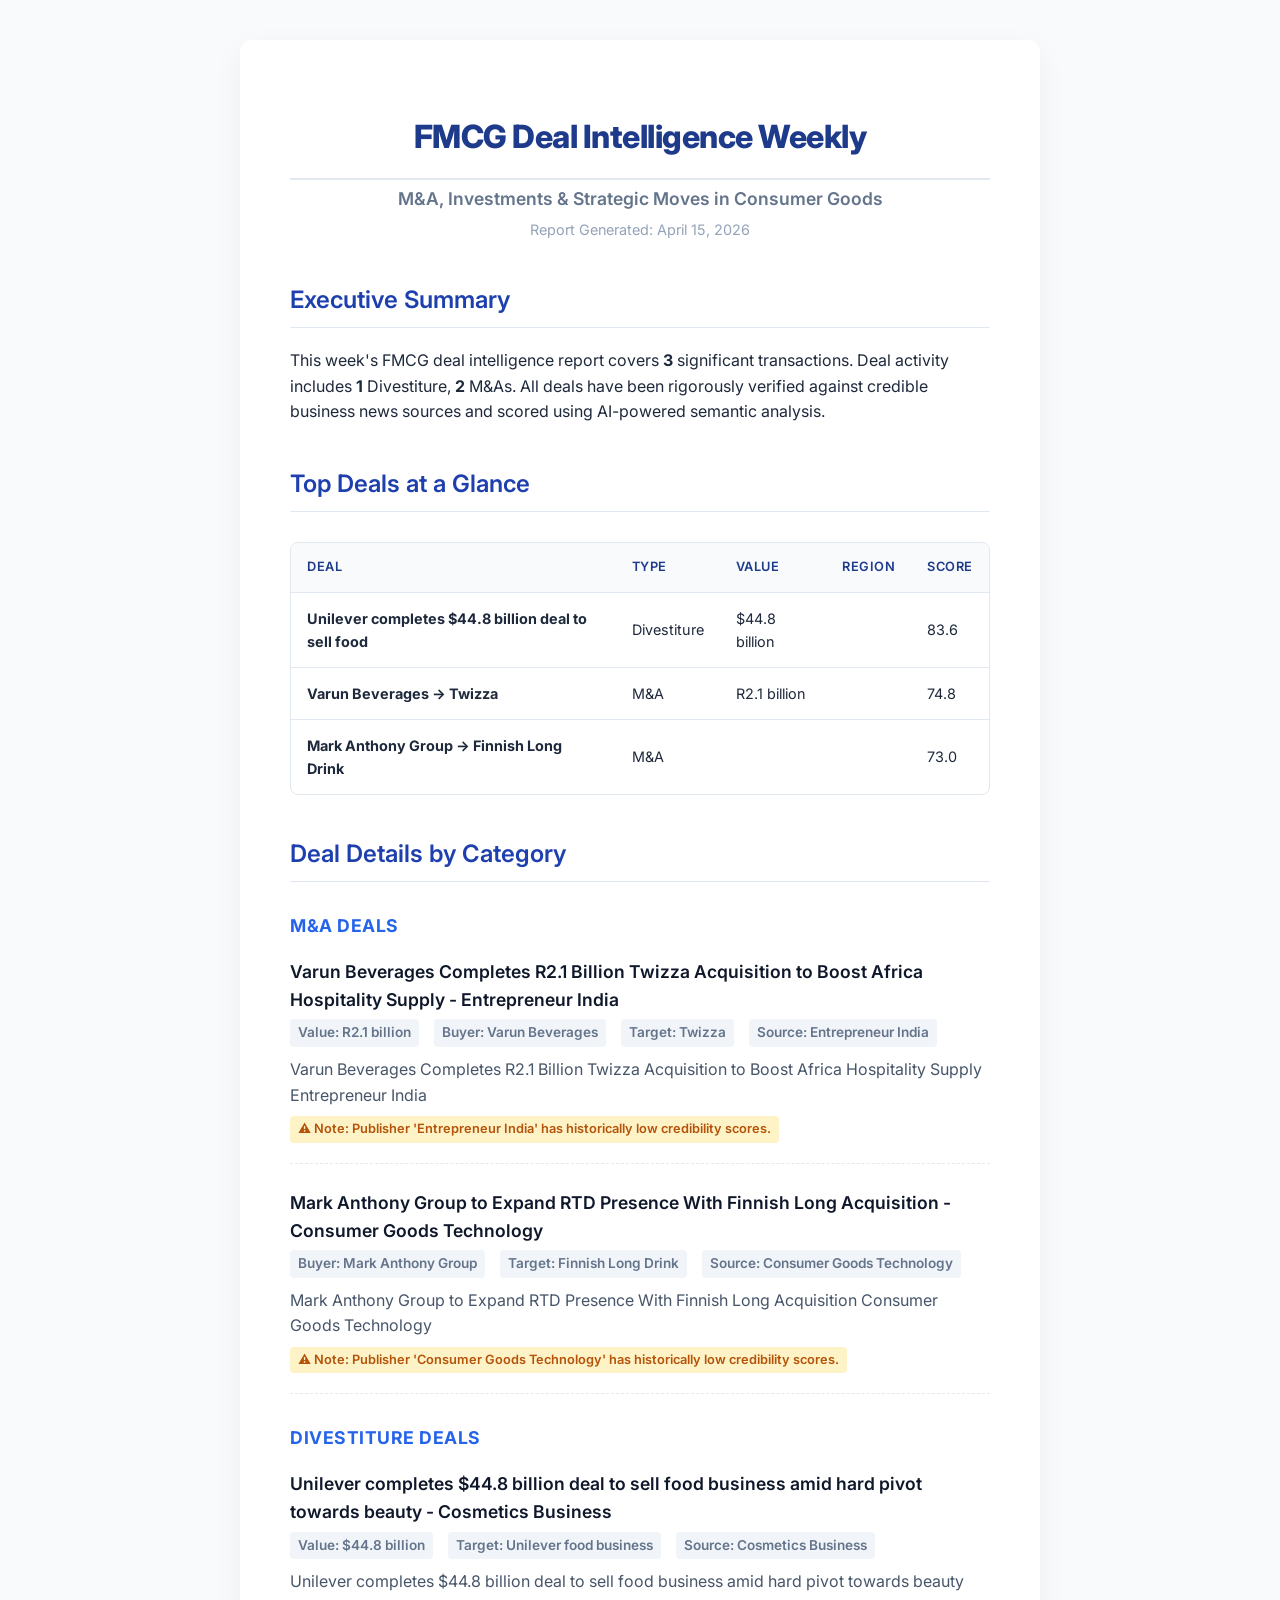
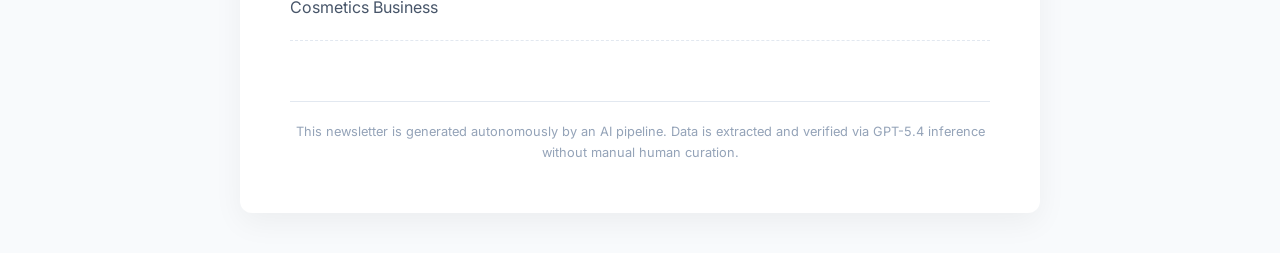
==== docs/newsletter.html @ 4fac0d9e "📊 Auto-update: Bi-monthly newsletter 2026-04-15" ====
<!DOCTYPE html>
<html lang="en">
<head>
<meta charset="UTF-8">
<title>FMCG Deal Intelligence Weekly</title>
<link href="https://fonts.googleapis.com/css2?family=Inter:wght@400;600;800&display=swap" rel="stylesheet">
<style>
    body { font-family: 'Inter', sans-serif; line-height: 1.6; color: #1e293b; max-width: 800px; margin: 0 auto; padding: 40px 20px; background: #f8fafc; }
    .container { background: white; padding: 50px; border-radius: 12px; box-shadow: 0 10px 30px rgba(0,0,0,0.05); }
    h1 { color: #1e3a8a; text-align: center; border-bottom: 2px solid #e2e8f0; padding-bottom: 15px; margin-bottom: 5px; font-weight: 800; letter-spacing: -0.5px; }
    .subtitle { text-align: center; font-size: 1.1em; color: #64748b; font-weight: 600; margin-bottom: 5px; }
    .date { text-align: center; font-size: 0.9em; color: #94a3b8; margin-bottom: 40px; }
    h2 { color: #1e40af; margin-top: 40px; border-bottom: 1px solid #e2e8f0; padding-bottom: 8px; font-weight: 600; }
    h3 { color: #2563eb; font-size: 1.1em; text-transform: uppercase; letter-spacing: 0.5px; margin-top: 30px; }
    .deal-item { margin-bottom: 25px; padding-bottom: 20px; border-bottom: 1px dashed #e2e8f0; list-style: none; }
    .deal-title { font-size: 1.1em; font-weight: 600; margin-bottom: 5px; }
    .deal-title a { color: #0f172a; text-decoration: none; transition: color 0.2s; }
    .deal-title a:hover { color: #2563eb; text-decoration: underline; }
    .deal-meta { display: block; font-size: 0.85em; color: #64748b; margin-bottom: 10px; font-weight: 600; display: flex; gap: 15px; }
    .deal-meta span { background: #f1f5f9; padding: 3px 8px; border-radius: 4px; }
    .deal-summary { color: #475569; }
    .low-cred { display: inline-block; color: #b45309; background: #fef3c7; padding: 3px 8px; border-radius: 4px; font-size: 0.8em; margin-top: 8px; font-weight: 600; }
    table { width: 100%; border-collapse: separate; border-spacing: 0; margin: 30px 0; border: 1px solid #e2e8f0; border-radius: 8px; overflow: hidden; }
    th, td { border-bottom: 1px solid #e2e8f0; padding: 14px 16px; text-align: left; font-size: 0.9em; }
    th { background-color: #f8fafc; color: #1e3a8a; font-weight: 600; text-transform: uppercase; font-size: 0.8em; letter-spacing: 0.5px; }
    tr:last-child td { border-bottom: none; }
    .disclaimer { font-size: 0.8em; color: #94a3b8; border-top: 1px solid #e2e8f0; padding-top: 20px; margin-top: 60px; text-align: center; }
</style>
</head>
<body>
    <div class="container">
        <h1>FMCG Deal Intelligence Weekly</h1>
        <div class="subtitle">M&A, Investments & Strategic Moves in Consumer Goods</div>
        <div class="date">Report Generated: April 15, 2026</div>
<h2>Executive Summary</h2>
<p>This week's FMCG deal intelligence report covers <strong>3</strong> significant transactions. Deal activity includes <strong>1</strong> Divestiture, <strong>2</strong> M&As. All deals have been rigorously verified against credible business news sources and scored using AI-powered semantic analysis.</p><h2>Top Deals at a Glance</h2>
<table><tr><th>Deal</th><th>Type</th><th>Value</th><th>Region</th><th>Score</th></tr><tr><td><strong>Unilever completes $44.8 billion deal to sell food</strong></td><td>Divestiture</td><td>$44.8 billion</td><td></td><td>83.6</td></tr><tr><td><strong>Varun Beverages &rarr; Twizza</strong></td><td>M&A</td><td>R2.1 billion</td><td></td><td>74.8</td></tr><tr><td><strong>Mark Anthony Group &rarr; Finnish Long Drink</strong></td><td>M&A</td><td></td><td></td><td>73.0</td></tr></table><h2>Deal Details by Category</h2><h3>M&A Deals</h3>
<ul style='padding-left:0;'><li class='deal-item'><div class='deal-title'><a href='https://news.google.com/rss/articles/[base64]?oc=5' target='_blank'>Varun Beverages Completes R2.1 Billion Twizza Acquisition to Boost Africa Hospitality Supply - Entrepreneur India</a></div><div class='deal-meta'><span>Value: R2.1 billion</span><span>Buyer: Varun Beverages</span><span>Target: Twizza</span><span>Source: Entrepreneur India</span></div><div class='deal-summary'>Varun Beverages Completes R2.1 Billion Twizza Acquisition to Boost Africa Hospitality Supply Entrepreneur India</div><div class='low-cred'>&#9888; Note: Publisher 'Entrepreneur India' has historically low credibility scores.</div></li><li class='deal-item'><div class='deal-title'><a href='https://news.google.com/rss/articles/[base64]?oc=5' target='_blank'>Mark Anthony Group to Expand RTD Presence With Finnish Long Acquisition - Consumer Goods Technology</a></div><div class='deal-meta'><span>Buyer: Mark Anthony Group</span><span>Target: Finnish Long Drink</span><span>Source: Consumer Goods Technology</span></div><div class='deal-summary'>Mark Anthony Group to Expand RTD Presence With Finnish Long Acquisition Consumer Goods Technology</div><div class='low-cred'>&#9888; Note: Publisher 'Consumer Goods Technology' has historically low credibility scores.</div></li></ul><h3>Divestiture Deals</h3>
<ul style='padding-left:0;'><li class='deal-item'><div class='deal-title'><a href='https://news.google.com/rss/articles/CBMigAFBVV95cUxNcEZqcG4tS2ZpbjJfWm9CZC0wNGVCM2RtWUx4WFVxdjlxSlY0NDQ4RjgxXzdhMjhSN25vb3dNNUZnWjlKRW50MW9vZ1RRSW9CUk1WdGVTWi03MlRFem1NbVBCeTJPZVozQWY2Y0h2NWxMcUUxNlZHclNmU0I3UkdSSQ?oc=5' target='_blank'>Unilever completes $44.8 billion deal to sell food business amid hard pivot towards beauty - Cosmetics Business</a></div><div class='deal-meta'><span>Value: $44.8 billion</span><span>Target: Unilever food business</span><span>Source: Cosmetics Business</span></div><div class='deal-summary'>Unilever completes $44.8 billion deal to sell food business amid hard pivot towards beauty Cosmetics Business</div></li></ul><div class='disclaimer'>This newsletter is generated autonomously by an AI pipeline. Data is extracted and verified via GPT-5.4 inference without manual human curation.</div></div></body></html>
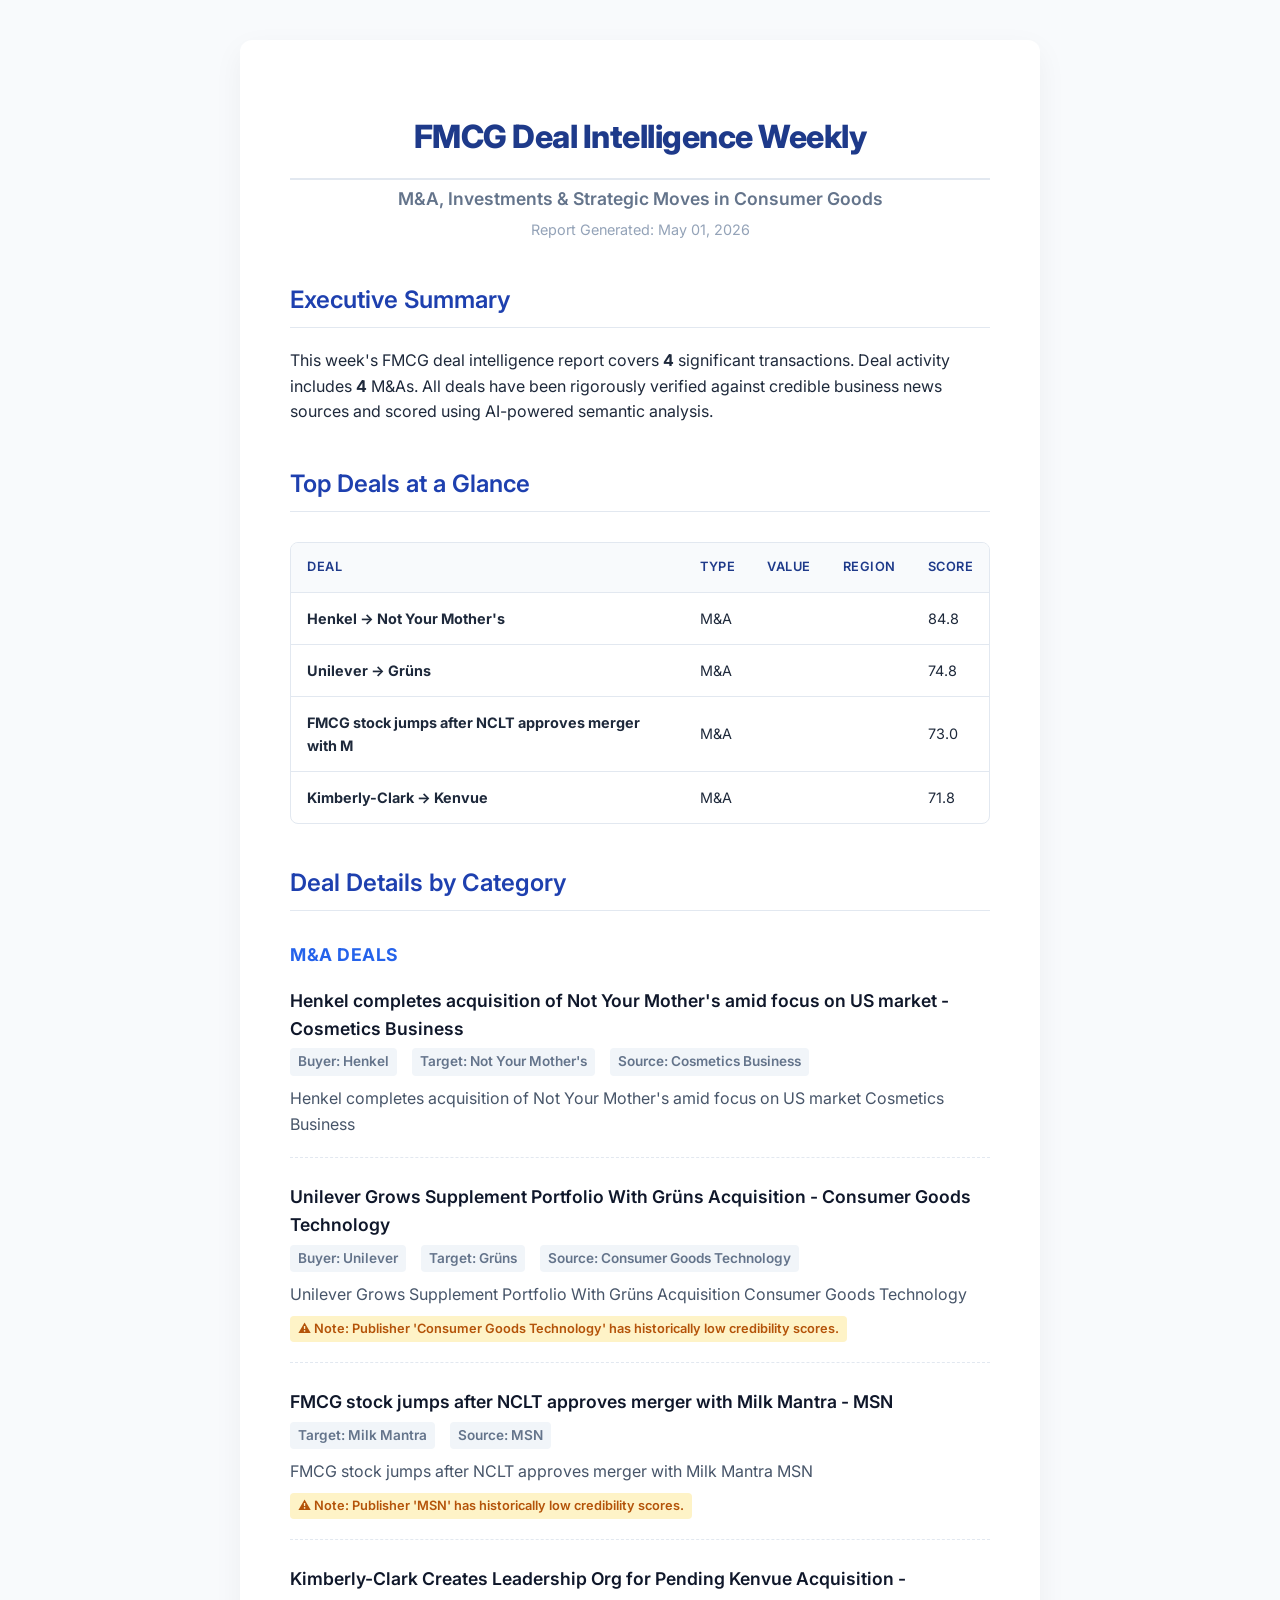
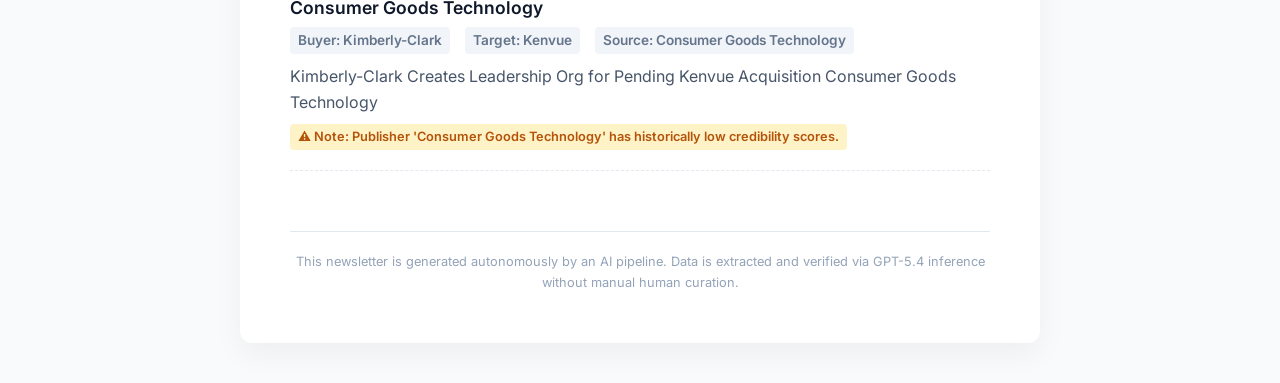
==== commit 3fa3c287: "📊 Auto-update: Bi-monthly newsletter 2026-05-01" ====
--- a/docs/newsletter.html
+++ b/docs/newsletter.html
@@ -31,9 +31,8 @@
     <div class="container">
         <h1>FMCG Deal Intelligence Weekly</h1>
         <div class="subtitle">M&A, Investments & Strategic Moves in Consumer Goods</div>
-        <div class="date">Report Generated: April 15, 2026</div>
+        <div class="date">Report Generated: May 01, 2026</div>
 <h2>Executive Summary</h2>
-<p>This week's FMCG deal intelligence report covers <strong>3</strong> significant transactions. Deal activity includes <strong>1</strong> Divestiture, <strong>2</strong> M&As. All deals have been rigorously verified against credible business news sources and scored using AI-powered semantic analysis.</p><h2>Top Deals at a Glance</h2>
-<table><tr><th>Deal</th><th>Type</th><th>Value</th><th>Region</th><th>Score</th></tr><tr><td><strong>Unilever completes $44.8 billion deal to sell food</strong></td><td>Divestiture</td><td>$44.8 billion</td><td></td><td>83.6</td></tr><tr><td><strong>Varun Beverages &rarr; Twizza</strong></td><td>M&A</td><td>R2.1 billion</td><td></td><td>74.8</td></tr><tr><td><strong>Mark Anthony Group &rarr; Finnish Long Drink</strong></td><td>M&A</td><td></td><td></td><td>73.0</td></tr></table><h2>Deal Details by Category</h2><h3>M&A Deals</h3>
-<ul style='padding-left:0;'><li class='deal-item'><div class='deal-title'><a href='https://news.google.com/rss/articles/[base64]?oc=5' target='_blank'>Varun Beverages Completes R2.1 Billion Twizza Acquisition to Boost Africa Hospitality Supply - Entrepreneur India</a></div><div class='deal-meta'><span>Value: R2.1 billion</span><span>Buyer: Varun Beverages</span><span>Target: Twizza</span><span>Source: Entrepreneur India</span></div><div class='deal-summary'>Varun Beverages Completes R2.1 Billion Twizza Acquisition to Boost Africa Hospitality Supply Entrepreneur India</div><div class='low-cred'>&#9888; Note: Publisher 'Entrepreneur India' has historically low credibility scores.</div></li><li class='deal-item'><div class='deal-title'><a href='https://news.google.com/rss/articles/[base64]?oc=5' target='_blank'>Mark Anthony Group to Expand RTD Presence With Finnish Long Acquisition - Consumer Goods Technology</a></div><div class='deal-meta'><span>Buyer: Mark Anthony Group</span><span>Target: Finnish Long Drink</span><span>Source: Consumer Goods Technology</span></div><div class='deal-summary'>Mark Anthony Group to Expand RTD Presence With Finnish Long Acquisition Consumer Goods Technology</div><div class='low-cred'>&#9888; Note: Publisher 'Consumer Goods Technology' has historically low credibility scores.</div></li></ul><h3>Divestiture Deals</h3>
-<ul style='padding-left:0;'><li class='deal-item'><div class='deal-title'><a href='https://news.google.com/rss/articles/CBMigAFBVV95cUxNcEZqcG4tS2ZpbjJfWm9CZC0wNGVCM2RtWUx4WFVxdjlxSlY0NDQ4RjgxXzdhMjhSN25vb3dNNUZnWjlKRW50MW9vZ1RRSW9CUk1WdGVTWi03MlRFem1NbVBCeTJPZVozQWY2Y0h2NWxMcUUxNlZHclNmU0I3UkdSSQ?oc=5' target='_blank'>Unilever completes $44.8 billion deal to sell food business amid hard pivot towards beauty - Cosmetics Business</a></div><div class='deal-meta'><span>Value: $44.8 billion</span><span>Target: Unilever food business</span><span>Source: Cosmetics Business</span></div><div class='deal-summary'>Unilever completes $44.8 billion deal to sell food business amid hard pivot towards beauty Cosmetics Business</div></li></ul><div class='disclaimer'>This newsletter is generated autonomously by an AI pipeline. Data is extracted and verified via GPT-5.4 inference without manual human curation.</div></div></body></html>+<p>This week's FMCG deal intelligence report covers <strong>4</strong> significant transactions. Deal activity includes <strong>4</strong> M&As. All deals have been rigorously verified against credible business news sources and scored using AI-powered semantic analysis.</p><h2>Top Deals at a Glance</h2>
+<table><tr><th>Deal</th><th>Type</th><th>Value</th><th>Region</th><th>Score</th></tr><tr><td><strong>Henkel &rarr; Not Your Mother's</strong></td><td>M&A</td><td></td><td></td><td>84.8</td></tr><tr><td><strong>Unilever &rarr; Grüns</strong></td><td>M&A</td><td></td><td></td><td>74.8</td></tr><tr><td><strong>FMCG stock jumps after NCLT approves merger with M</strong></td><td>M&A</td><td></td><td></td><td>73.0</td></tr><tr><td><strong>Kimberly-Clark &rarr; Kenvue</strong></td><td>M&A</td><td></td><td></td><td>71.8</td></tr></table><h2>Deal Details by Category</h2><h3>M&A Deals</h3>
+<ul style='padding-left:0;'><li class='deal-item'><div class='deal-title'><a href='https://news.google.com/rss/articles/CBMihAFBVV95cUxPR1VHdFE4RXlRU3F1VFVWMzA3TU1VUDJfMXZnS2I0NEZFWUM2R1pyX1dQdDFMc1ZvS3l0YnlIU0FKMGhLVHRtVVYzcGk1bFRKYVd2Qnp0cVJray1wUGNKVDRwZUVMdEthODFmQnV1VHJrbmNlSnJRZXJQcWFUaFUxeVlZMDQ?oc=5' target='_blank'>Henkel completes acquisition of Not Your Mother's amid focus on US market - Cosmetics Business</a></div><div class='deal-meta'><span>Buyer: Henkel</span><span>Target: Not Your Mother's</span><span>Source: Cosmetics Business</span></div><div class='deal-summary'>Henkel completes acquisition of Not Your Mother's amid focus on US market Cosmetics Business</div></li><li class='deal-item'><div class='deal-title'><a href='https://news.google.com/rss/articles/CBMihgFBVV95cUxON3ZFQXlkQzFudXNRa1Q1MFdmNGFUNjlhNGtKMl9JWms2VTkxS21tckhzWWJDSDlrOXR6bWpLWnBfRVhzVW81bWhHX1Fla3hHdEN6OUNYSGlXbTJuNlc3d0NJMFlDZzFkMnQ3Wlo0d2FGMENPT1h6bXFNaUZaUjRYYWtoNTNYdw?oc=5' target='_blank'>Unilever Grows Supplement Portfolio With Grüns Acquisition - Consumer Goods Technology</a></div><div class='deal-meta'><span>Buyer: Unilever</span><span>Target: Grüns</span><span>Source: Consumer Goods Technology</span></div><div class='deal-summary'>Unilever Grows Supplement Portfolio With Grüns Acquisition Consumer Goods Technology</div><div class='low-cred'>&#9888; Note: Publisher 'Consumer Goods Technology' has historically low credibility scores.</div></li><li class='deal-item'><div class='deal-title'><a href='https://news.google.com/rss/articles/[base64]?oc=5' target='_blank'>FMCG stock jumps after NCLT approves merger with Milk Mantra - MSN</a></div><div class='deal-meta'><span>Target: Milk Mantra</span><span>Source: MSN</span></div><div class='deal-summary'>FMCG stock jumps after NCLT approves merger with Milk Mantra MSN</div><div class='low-cred'>&#9888; Note: Publisher 'MSN' has historically low credibility scores.</div></li><li class='deal-item'><div class='deal-title'><a href='https://news.google.com/rss/articles/[base64]?oc=5' target='_blank'>Kimberly-Clark Creates Leadership Org for Pending Kenvue Acquisition - Consumer Goods Technology</a></div><div class='deal-meta'><span>Buyer: Kimberly-Clark</span><span>Target: Kenvue</span><span>Source: Consumer Goods Technology</span></div><div class='deal-summary'>Kimberly-Clark Creates Leadership Org for Pending Kenvue Acquisition Consumer Goods Technology</div><div class='low-cred'>&#9888; Note: Publisher 'Consumer Goods Technology' has historically low credibility scores.</div></li></ul><div class='disclaimer'>This newsletter is generated autonomously by an AI pipeline. Data is extracted and verified via GPT-5.4 inference without manual human curation.</div></div></body></html>
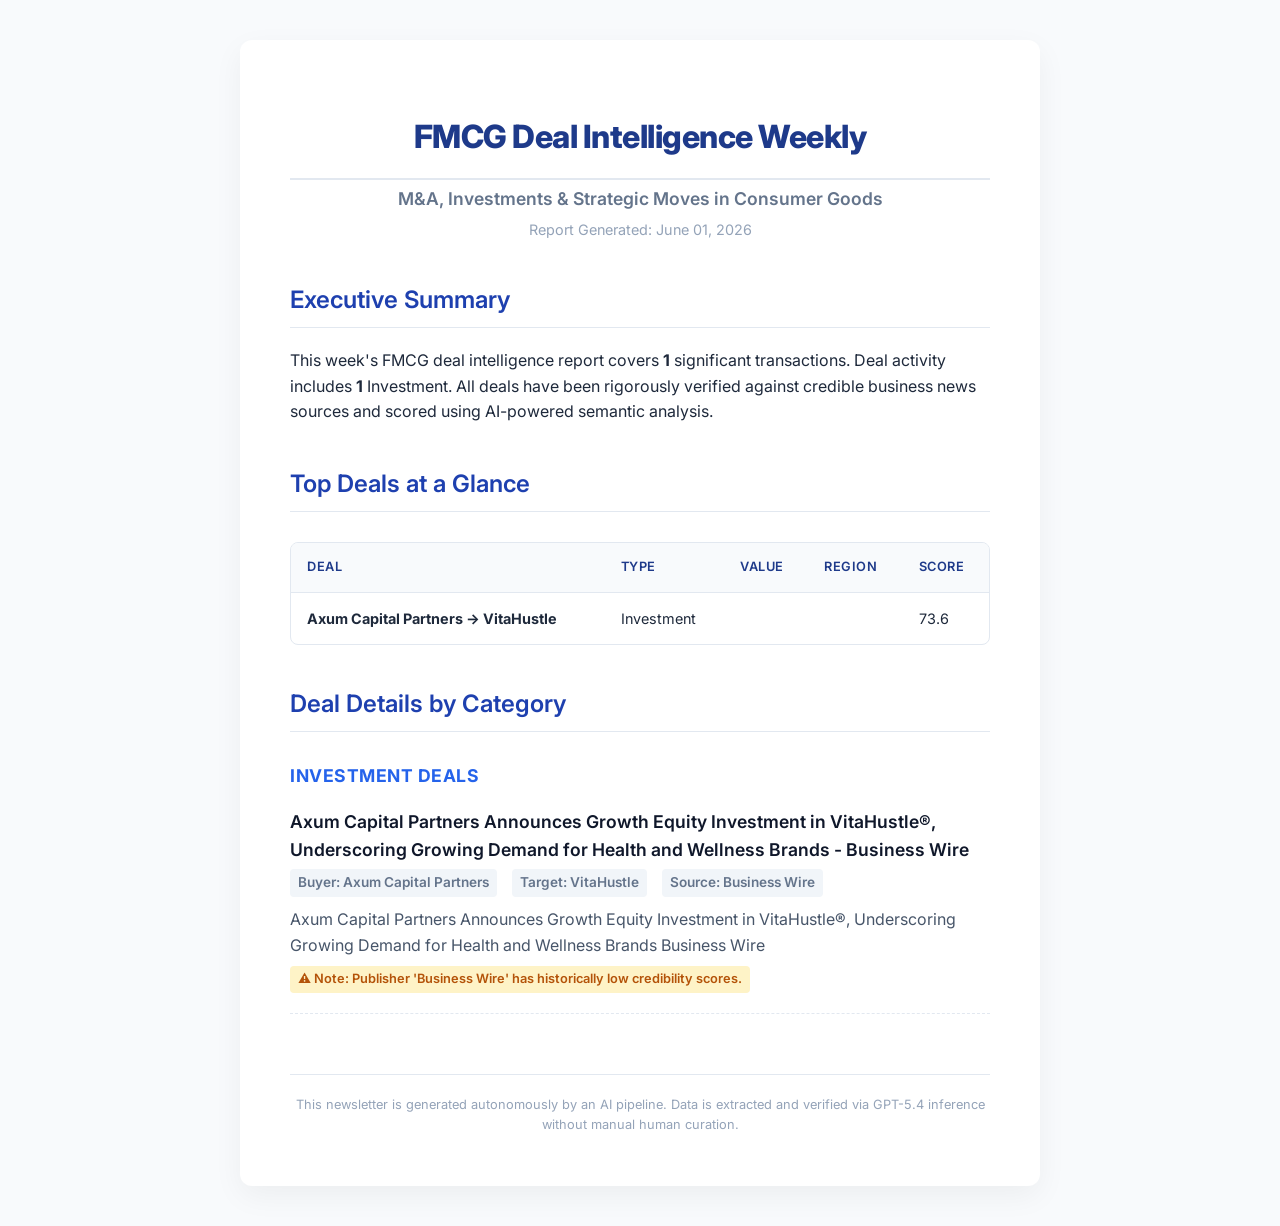
==== commit 42cc5933: "📊 Auto-update: Bi-monthly newsletter 2026-06-01" ====
--- a/docs/newsletter.html
+++ b/docs/newsletter.html
@@ -31,8 +31,8 @@
     <div class="container">
         <h1>FMCG Deal Intelligence Weekly</h1>
         <div class="subtitle">M&A, Investments & Strategic Moves in Consumer Goods</div>
-        <div class="date">Report Generated: May 01, 2026</div>
+        <div class="date">Report Generated: June 01, 2026</div>
 <h2>Executive Summary</h2>
-<p>This week's FMCG deal intelligence report covers <strong>4</strong> significant transactions. Deal activity includes <strong>4</strong> M&As. All deals have been rigorously verified against credible business news sources and scored using AI-powered semantic analysis.</p><h2>Top Deals at a Glance</h2>
-<table><tr><th>Deal</th><th>Type</th><th>Value</th><th>Region</th><th>Score</th></tr><tr><td><strong>Henkel &rarr; Not Your Mother's</strong></td><td>M&A</td><td></td><td></td><td>84.8</td></tr><tr><td><strong>Unilever &rarr; Grüns</strong></td><td>M&A</td><td></td><td></td><td>74.8</td></tr><tr><td><strong>FMCG stock jumps after NCLT approves merger with M</strong></td><td>M&A</td><td></td><td></td><td>73.0</td></tr><tr><td><strong>Kimberly-Clark &rarr; Kenvue</strong></td><td>M&A</td><td></td><td></td><td>71.8</td></tr></table><h2>Deal Details by Category</h2><h3>M&A Deals</h3>
-<ul style='padding-left:0;'><li class='deal-item'><div class='deal-title'><a href='https://news.google.com/rss/articles/CBMihAFBVV95cUxPR1VHdFE4RXlRU3F1VFVWMzA3TU1VUDJfMXZnS2I0NEZFWUM2R1pyX1dQdDFMc1ZvS3l0YnlIU0FKMGhLVHRtVVYzcGk1bFRKYVd2Qnp0cVJray1wUGNKVDRwZUVMdEthODFmQnV1VHJrbmNlSnJRZXJQcWFUaFUxeVlZMDQ?oc=5' target='_blank'>Henkel completes acquisition of Not Your Mother's amid focus on US market - Cosmetics Business</a></div><div class='deal-meta'><span>Buyer: Henkel</span><span>Target: Not Your Mother's</span><span>Source: Cosmetics Business</span></div><div class='deal-summary'>Henkel completes acquisition of Not Your Mother's amid focus on US market Cosmetics Business</div></li><li class='deal-item'><div class='deal-title'><a href='https://news.google.com/rss/articles/CBMihgFBVV95cUxON3ZFQXlkQzFudXNRa1Q1MFdmNGFUNjlhNGtKMl9JWms2VTkxS21tckhzWWJDSDlrOXR6bWpLWnBfRVhzVW81bWhHX1Fla3hHdEN6OUNYSGlXbTJuNlc3d0NJMFlDZzFkMnQ3Wlo0d2FGMENPT1h6bXFNaUZaUjRYYWtoNTNYdw?oc=5' target='_blank'>Unilever Grows Supplement Portfolio With Grüns Acquisition - Consumer Goods Technology</a></div><div class='deal-meta'><span>Buyer: Unilever</span><span>Target: Grüns</span><span>Source: Consumer Goods Technology</span></div><div class='deal-summary'>Unilever Grows Supplement Portfolio With Grüns Acquisition Consumer Goods Technology</div><div class='low-cred'>&#9888; Note: Publisher 'Consumer Goods Technology' has historically low credibility scores.</div></li><li class='deal-item'><div class='deal-title'><a href='https://news.google.com/rss/articles/[base64]?oc=5' target='_blank'>FMCG stock jumps after NCLT approves merger with Milk Mantra - MSN</a></div><div class='deal-meta'><span>Target: Milk Mantra</span><span>Source: MSN</span></div><div class='deal-summary'>FMCG stock jumps after NCLT approves merger with Milk Mantra MSN</div><div class='low-cred'>&#9888; Note: Publisher 'MSN' has historically low credibility scores.</div></li><li class='deal-item'><div class='deal-title'><a href='https://news.google.com/rss/articles/[base64]?oc=5' target='_blank'>Kimberly-Clark Creates Leadership Org for Pending Kenvue Acquisition - Consumer Goods Technology</a></div><div class='deal-meta'><span>Buyer: Kimberly-Clark</span><span>Target: Kenvue</span><span>Source: Consumer Goods Technology</span></div><div class='deal-summary'>Kimberly-Clark Creates Leadership Org for Pending Kenvue Acquisition Consumer Goods Technology</div><div class='low-cred'>&#9888; Note: Publisher 'Consumer Goods Technology' has historically low credibility scores.</div></li></ul><div class='disclaimer'>This newsletter is generated autonomously by an AI pipeline. Data is extracted and verified via GPT-5.4 inference without manual human curation.</div></div></body></html>+<p>This week's FMCG deal intelligence report covers <strong>1</strong> significant transactions. Deal activity includes <strong>1</strong> Investment. All deals have been rigorously verified against credible business news sources and scored using AI-powered semantic analysis.</p><h2>Top Deals at a Glance</h2>
+<table><tr><th>Deal</th><th>Type</th><th>Value</th><th>Region</th><th>Score</th></tr><tr><td><strong>Axum Capital Partners &rarr; VitaHustle</strong></td><td>Investment</td><td></td><td></td><td>73.6</td></tr></table><h2>Deal Details by Category</h2><h3>Investment Deals</h3>
+<ul style='padding-left:0;'><li class='deal-item'><div class='deal-title'><a href='https://news.google.com/rss/articles/[base64]?oc=5' target='_blank'>Axum Capital Partners Announces Growth Equity Investment in VitaHustle®, Underscoring Growing Demand for Health and Wellness Brands - Business Wire</a></div><div class='deal-meta'><span>Buyer: Axum Capital Partners</span><span>Target: VitaHustle</span><span>Source: Business Wire</span></div><div class='deal-summary'>Axum Capital Partners Announces Growth Equity Investment in VitaHustle®, Underscoring Growing Demand for Health and Wellness Brands Business Wire</div><div class='low-cred'>&#9888; Note: Publisher 'Business Wire' has historically low credibility scores.</div></li></ul><div class='disclaimer'>This newsletter is generated autonomously by an AI pipeline. Data is extracted and verified via GPT-5.4 inference without manual human curation.</div></div></body></html>
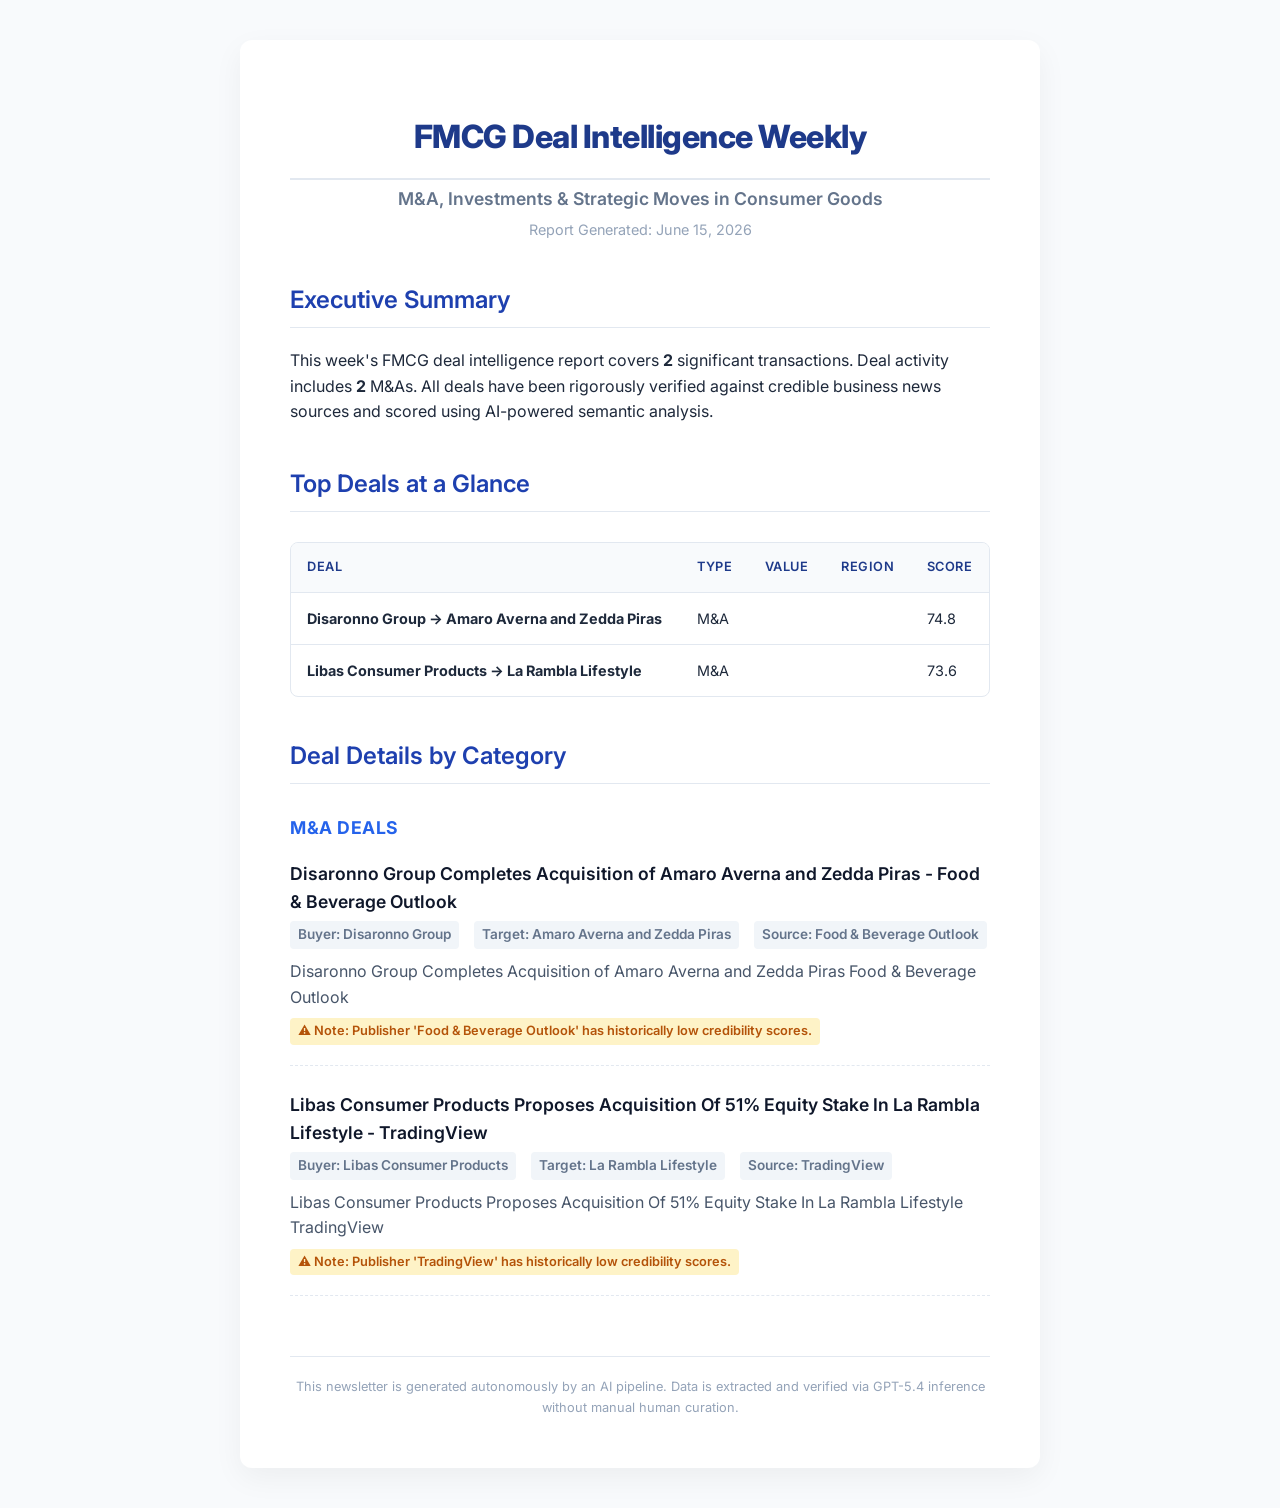
==== commit 17d45459: "📊 Auto-update: Bi-monthly newsletter 2026-06-15" ====
--- a/docs/newsletter.html
+++ b/docs/newsletter.html
@@ -31,8 +31,8 @@
     <div class="container">
         <h1>FMCG Deal Intelligence Weekly</h1>
         <div class="subtitle">M&A, Investments & Strategic Moves in Consumer Goods</div>
-        <div class="date">Report Generated: June 01, 2026</div>
+        <div class="date">Report Generated: June 15, 2026</div>
 <h2>Executive Summary</h2>
-<p>This week's FMCG deal intelligence report covers <strong>1</strong> significant transactions. Deal activity includes <strong>1</strong> Investment. All deals have been rigorously verified against credible business news sources and scored using AI-powered semantic analysis.</p><h2>Top Deals at a Glance</h2>
-<table><tr><th>Deal</th><th>Type</th><th>Value</th><th>Region</th><th>Score</th></tr><tr><td><strong>Axum Capital Partners &rarr; VitaHustle</strong></td><td>Investment</td><td></td><td></td><td>73.6</td></tr></table><h2>Deal Details by Category</h2><h3>Investment Deals</h3>
-<ul style='padding-left:0;'><li class='deal-item'><div class='deal-title'><a href='https://news.google.com/rss/articles/[base64]?oc=5' target='_blank'>Axum Capital Partners Announces Growth Equity Investment in VitaHustle®, Underscoring Growing Demand for Health and Wellness Brands - Business Wire</a></div><div class='deal-meta'><span>Buyer: Axum Capital Partners</span><span>Target: VitaHustle</span><span>Source: Business Wire</span></div><div class='deal-summary'>Axum Capital Partners Announces Growth Equity Investment in VitaHustle®, Underscoring Growing Demand for Health and Wellness Brands Business Wire</div><div class='low-cred'>&#9888; Note: Publisher 'Business Wire' has historically low credibility scores.</div></li></ul><div class='disclaimer'>This newsletter is generated autonomously by an AI pipeline. Data is extracted and verified via GPT-5.4 inference without manual human curation.</div></div></body></html>+<p>This week's FMCG deal intelligence report covers <strong>2</strong> significant transactions. Deal activity includes <strong>2</strong> M&As. All deals have been rigorously verified against credible business news sources and scored using AI-powered semantic analysis.</p><h2>Top Deals at a Glance</h2>
+<table><tr><th>Deal</th><th>Type</th><th>Value</th><th>Region</th><th>Score</th></tr><tr><td><strong>Disaronno Group &rarr; Amaro Averna and Zedda Piras</strong></td><td>M&A</td><td></td><td></td><td>74.8</td></tr><tr><td><strong>Libas Consumer Products &rarr; La Rambla Lifestyle</strong></td><td>M&A</td><td></td><td></td><td>73.6</td></tr></table><h2>Deal Details by Category</h2><h3>M&A Deals</h3>
+<ul style='padding-left:0;'><li class='deal-item'><div class='deal-title'><a href='https://news.google.com/rss/articles/[base64]?oc=5' target='_blank'>Disaronno Group Completes Acquisition of Amaro Averna and Zedda Piras - Food & Beverage Outlook</a></div><div class='deal-meta'><span>Buyer: Disaronno Group</span><span>Target: Amaro Averna and Zedda Piras</span><span>Source: Food & Beverage Outlook</span></div><div class='deal-summary'>Disaronno Group Completes Acquisition of Amaro Averna and Zedda Piras Food & Beverage Outlook</div><div class='low-cred'>&#9888; Note: Publisher 'Food & Beverage Outlook' has historically low credibility scores.</div></li><li class='deal-item'><div class='deal-title'><a href='https://news.google.com/rss/articles/[base64]?oc=5' target='_blank'>Libas Consumer Products Proposes Acquisition Of 51% Equity Stake In La Rambla Lifestyle - TradingView</a></div><div class='deal-meta'><span>Buyer: Libas Consumer Products</span><span>Target: La Rambla Lifestyle</span><span>Source: TradingView</span></div><div class='deal-summary'>Libas Consumer Products Proposes Acquisition Of 51% Equity Stake In La Rambla Lifestyle TradingView</div><div class='low-cred'>&#9888; Note: Publisher 'TradingView' has historically low credibility scores.</div></li></ul><div class='disclaimer'>This newsletter is generated autonomously by an AI pipeline. Data is extracted and verified via GPT-5.4 inference without manual human curation.</div></div></body></html>
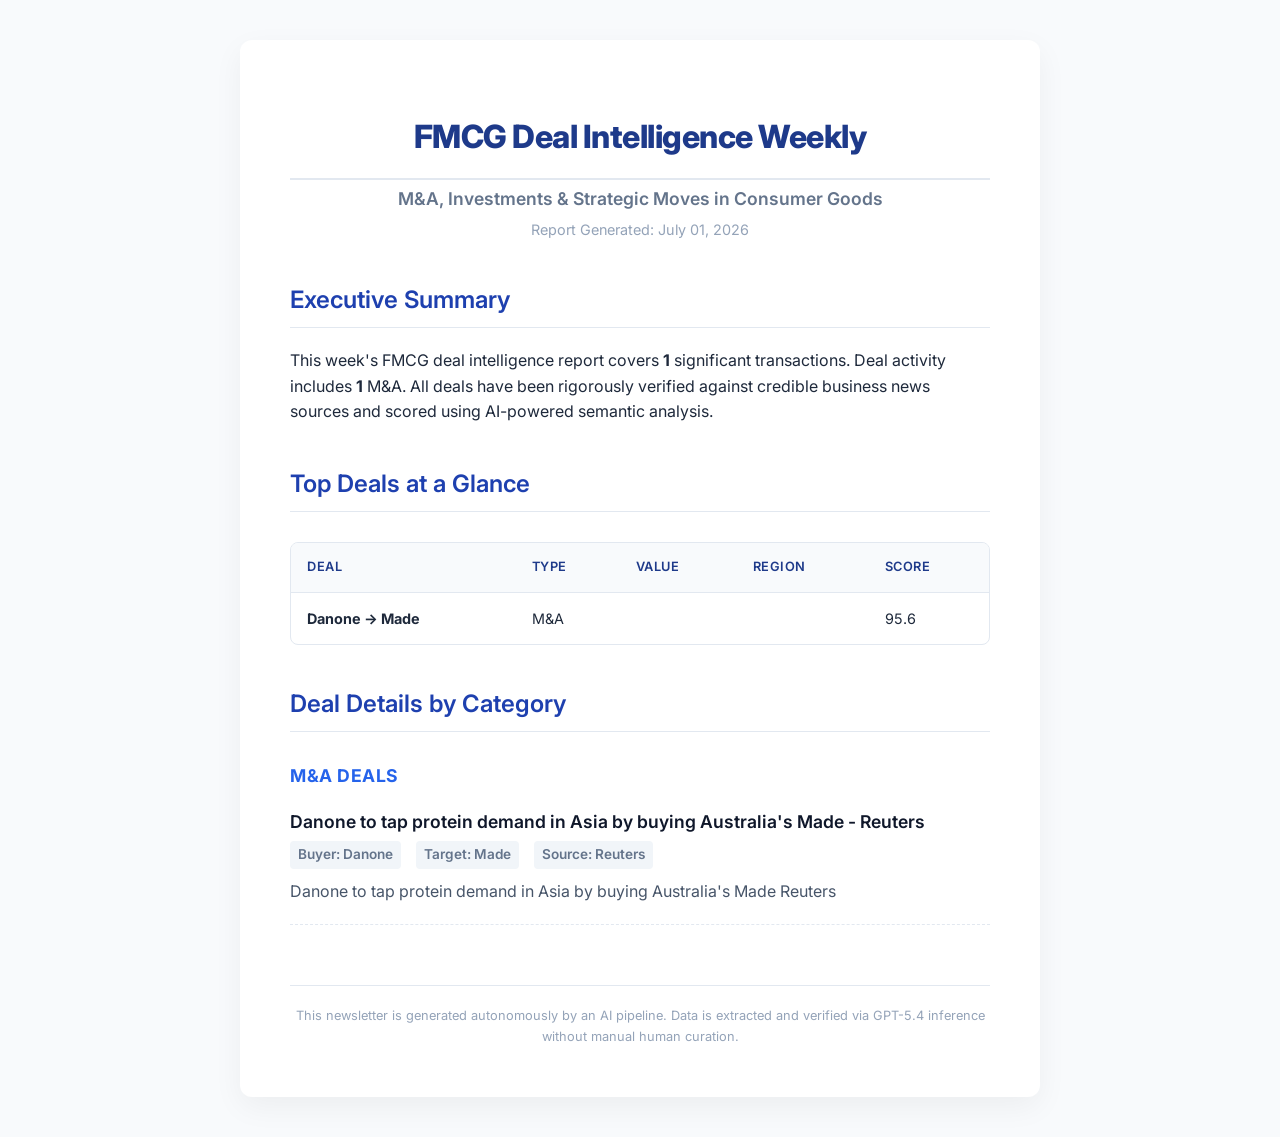
==== commit 820f832f: "📊 Auto-update: Bi-monthly newsletter 2026-07-01" ====
--- a/docs/newsletter.html
+++ b/docs/newsletter.html
@@ -31,8 +31,8 @@
     <div class="container">
         <h1>FMCG Deal Intelligence Weekly</h1>
         <div class="subtitle">M&A, Investments & Strategic Moves in Consumer Goods</div>
-        <div class="date">Report Generated: June 15, 2026</div>
+        <div class="date">Report Generated: July 01, 2026</div>
 <h2>Executive Summary</h2>
-<p>This week's FMCG deal intelligence report covers <strong>2</strong> significant transactions. Deal activity includes <strong>2</strong> M&As. All deals have been rigorously verified against credible business news sources and scored using AI-powered semantic analysis.</p><h2>Top Deals at a Glance</h2>
-<table><tr><th>Deal</th><th>Type</th><th>Value</th><th>Region</th><th>Score</th></tr><tr><td><strong>Disaronno Group &rarr; Amaro Averna and Zedda Piras</strong></td><td>M&A</td><td></td><td></td><td>74.8</td></tr><tr><td><strong>Libas Consumer Products &rarr; La Rambla Lifestyle</strong></td><td>M&A</td><td></td><td></td><td>73.6</td></tr></table><h2>Deal Details by Category</h2><h3>M&A Deals</h3>
-<ul style='padding-left:0;'><li class='deal-item'><div class='deal-title'><a href='https://news.google.com/rss/articles/[base64]?oc=5' target='_blank'>Disaronno Group Completes Acquisition of Amaro Averna and Zedda Piras - Food & Beverage Outlook</a></div><div class='deal-meta'><span>Buyer: Disaronno Group</span><span>Target: Amaro Averna and Zedda Piras</span><span>Source: Food & Beverage Outlook</span></div><div class='deal-summary'>Disaronno Group Completes Acquisition of Amaro Averna and Zedda Piras Food & Beverage Outlook</div><div class='low-cred'>&#9888; Note: Publisher 'Food & Beverage Outlook' has historically low credibility scores.</div></li><li class='deal-item'><div class='deal-title'><a href='https://news.google.com/rss/articles/[base64]?oc=5' target='_blank'>Libas Consumer Products Proposes Acquisition Of 51% Equity Stake In La Rambla Lifestyle - TradingView</a></div><div class='deal-meta'><span>Buyer: Libas Consumer Products</span><span>Target: La Rambla Lifestyle</span><span>Source: TradingView</span></div><div class='deal-summary'>Libas Consumer Products Proposes Acquisition Of 51% Equity Stake In La Rambla Lifestyle TradingView</div><div class='low-cred'>&#9888; Note: Publisher 'TradingView' has historically low credibility scores.</div></li></ul><div class='disclaimer'>This newsletter is generated autonomously by an AI pipeline. Data is extracted and verified via GPT-5.4 inference without manual human curation.</div></div></body></html>+<p>This week's FMCG deal intelligence report covers <strong>1</strong> significant transactions. Deal activity includes <strong>1</strong> M&A. All deals have been rigorously verified against credible business news sources and scored using AI-powered semantic analysis.</p><h2>Top Deals at a Glance</h2>
+<table><tr><th>Deal</th><th>Type</th><th>Value</th><th>Region</th><th>Score</th></tr><tr><td><strong>Danone &rarr; Made</strong></td><td>M&A</td><td></td><td></td><td>95.6</td></tr></table><h2>Deal Details by Category</h2><h3>M&A Deals</h3>
+<ul style='padding-left:0;'><li class='deal-item'><div class='deal-title'><a href='https://news.google.com/rss/articles/[base64]?oc=5' target='_blank'>Danone to tap protein demand in Asia by buying Australia's Made - Reuters</a></div><div class='deal-meta'><span>Buyer: Danone</span><span>Target: Made</span><span>Source: Reuters</span></div><div class='deal-summary'>Danone to tap protein demand in Asia by buying Australia's Made Reuters</div></li></ul><div class='disclaimer'>This newsletter is generated autonomously by an AI pipeline. Data is extracted and verified via GPT-5.4 inference without manual human curation.</div></div></body></html>
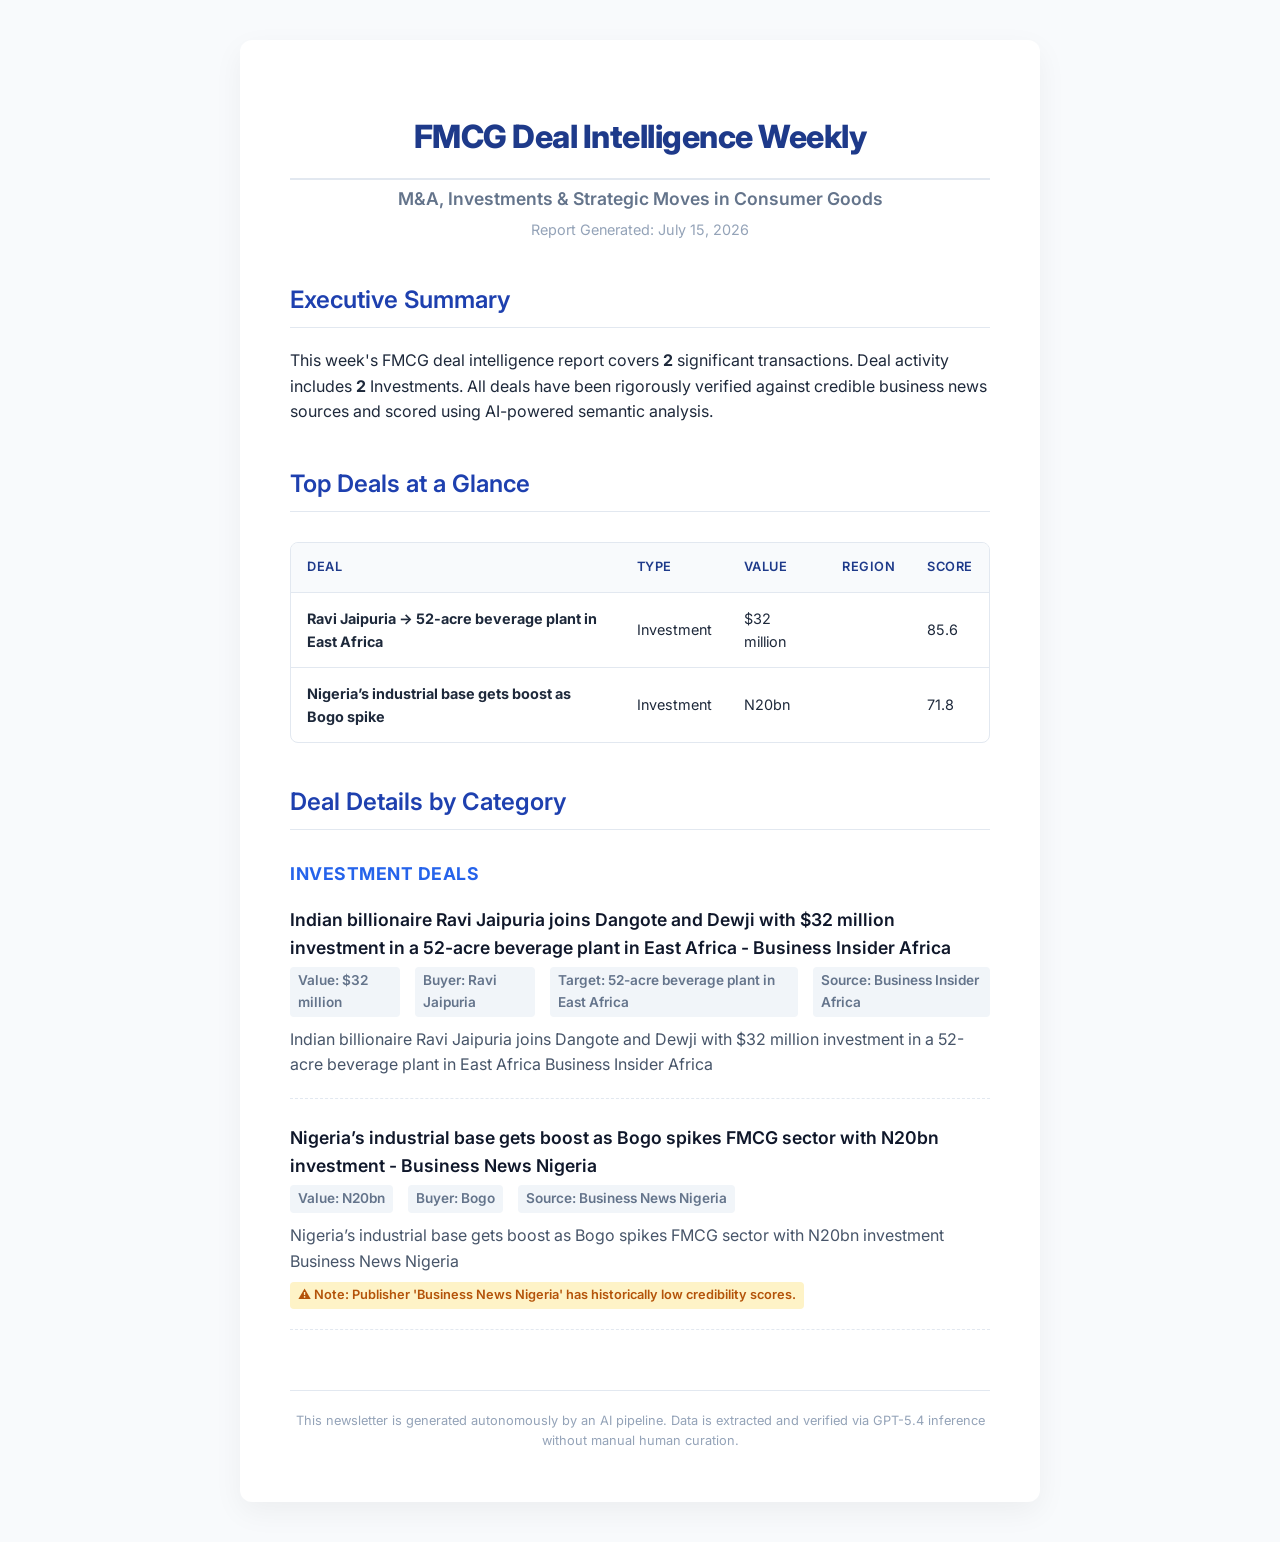
==== commit 4f95978d: "📊 Auto-update: Bi-monthly newsletter 2026-07-15" ====
--- a/docs/newsletter.html
+++ b/docs/newsletter.html
@@ -31,8 +31,8 @@
     <div class="container">
         <h1>FMCG Deal Intelligence Weekly</h1>
         <div class="subtitle">M&A, Investments & Strategic Moves in Consumer Goods</div>
-        <div class="date">Report Generated: July 01, 2026</div>
+        <div class="date">Report Generated: July 15, 2026</div>
 <h2>Executive Summary</h2>
-<p>This week's FMCG deal intelligence report covers <strong>1</strong> significant transactions. Deal activity includes <strong>1</strong> M&A. All deals have been rigorously verified against credible business news sources and scored using AI-powered semantic analysis.</p><h2>Top Deals at a Glance</h2>
-<table><tr><th>Deal</th><th>Type</th><th>Value</th><th>Region</th><th>Score</th></tr><tr><td><strong>Danone &rarr; Made</strong></td><td>M&A</td><td></td><td></td><td>95.6</td></tr></table><h2>Deal Details by Category</h2><h3>M&A Deals</h3>
-<ul style='padding-left:0;'><li class='deal-item'><div class='deal-title'><a href='https://news.google.com/rss/articles/[base64]?oc=5' target='_blank'>Danone to tap protein demand in Asia by buying Australia's Made - Reuters</a></div><div class='deal-meta'><span>Buyer: Danone</span><span>Target: Made</span><span>Source: Reuters</span></div><div class='deal-summary'>Danone to tap protein demand in Asia by buying Australia's Made Reuters</div></li></ul><div class='disclaimer'>This newsletter is generated autonomously by an AI pipeline. Data is extracted and verified via GPT-5.4 inference without manual human curation.</div></div></body></html>+<p>This week's FMCG deal intelligence report covers <strong>2</strong> significant transactions. Deal activity includes <strong>2</strong> Investments. All deals have been rigorously verified against credible business news sources and scored using AI-powered semantic analysis.</p><h2>Top Deals at a Glance</h2>
+<table><tr><th>Deal</th><th>Type</th><th>Value</th><th>Region</th><th>Score</th></tr><tr><td><strong>Ravi Jaipuria &rarr; 52-acre beverage plant in East Africa</strong></td><td>Investment</td><td>$32 million</td><td></td><td>85.6</td></tr><tr><td><strong>Nigeria’s industrial base gets boost as Bogo spike</strong></td><td>Investment</td><td>N20bn</td><td></td><td>71.8</td></tr></table><h2>Deal Details by Category</h2><h3>Investment Deals</h3>
+<ul style='padding-left:0;'><li class='deal-item'><div class='deal-title'><a href='https://news.google.com/rss/articles/[base64]?oc=5' target='_blank'>Indian billionaire Ravi Jaipuria joins Dangote and Dewji with $32 million investment in a 52-acre beverage plant in East Africa - Business Insider Africa</a></div><div class='deal-meta'><span>Value: $32 million</span><span>Buyer: Ravi Jaipuria</span><span>Target: 52-acre beverage plant in East Africa</span><span>Source: Business Insider Africa</span></div><div class='deal-summary'>Indian billionaire Ravi Jaipuria joins Dangote and Dewji with $32 million investment in a 52-acre beverage plant in East Africa Business Insider Africa</div></li><li class='deal-item'><div class='deal-title'><a href='https://news.google.com/rss/articles/[base64]?oc=5' target='_blank'>Nigeria’s industrial base gets boost as Bogo spikes FMCG sector with N20bn investment - Business News Nigeria</a></div><div class='deal-meta'><span>Value: N20bn</span><span>Buyer: Bogo</span><span>Source: Business News Nigeria</span></div><div class='deal-summary'>Nigeria’s industrial base gets boost as Bogo spikes FMCG sector with N20bn investment Business News Nigeria</div><div class='low-cred'>&#9888; Note: Publisher 'Business News Nigeria' has historically low credibility scores.</div></li></ul><div class='disclaimer'>This newsletter is generated autonomously by an AI pipeline. Data is extracted and verified via GPT-5.4 inference without manual human curation.</div></div></body></html>
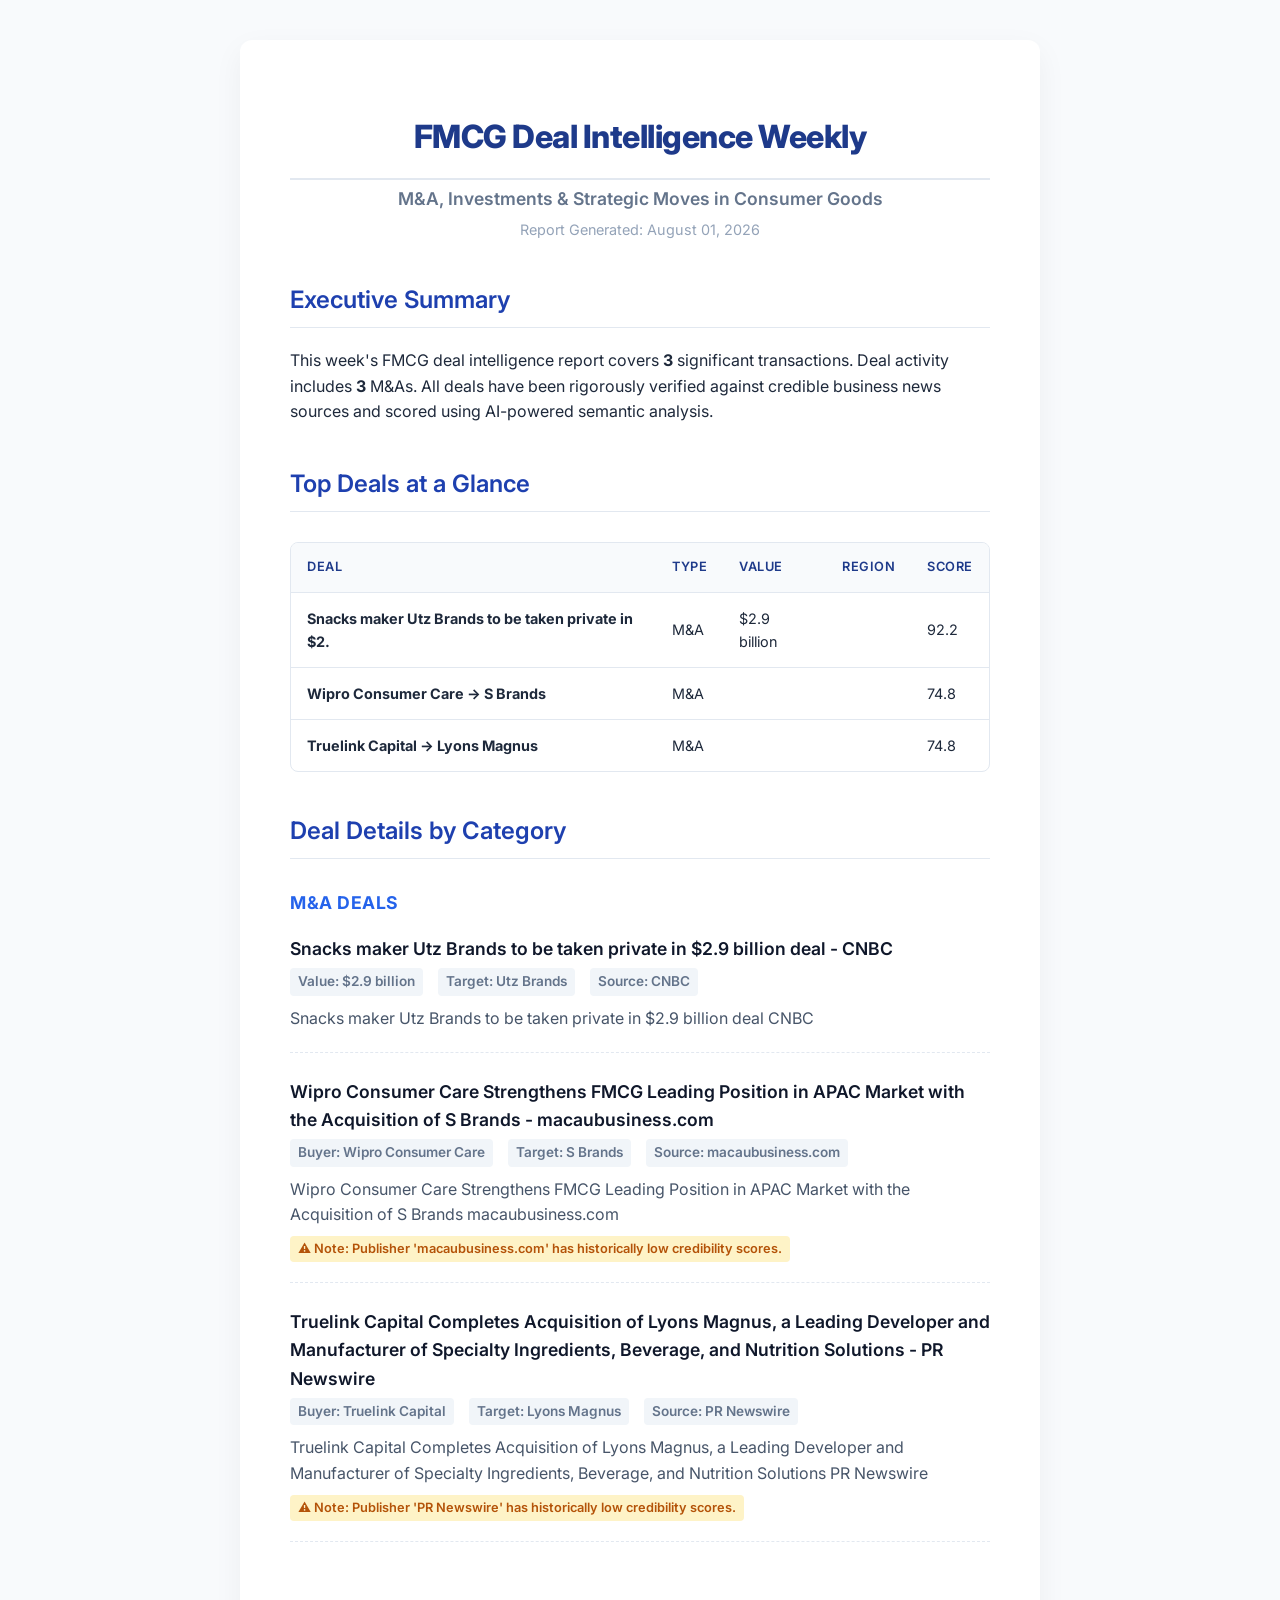
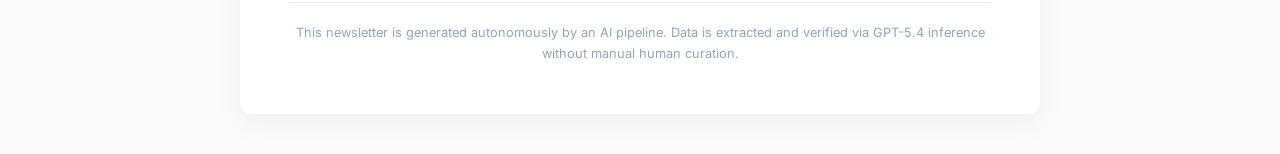
==== commit 6db5b724: "📊 Auto-update: Bi-monthly newsletter 2026-08-01" ====
--- a/docs/newsletter.html
+++ b/docs/newsletter.html
@@ -31,8 +31,8 @@
     <div class="container">
         <h1>FMCG Deal Intelligence Weekly</h1>
         <div class="subtitle">M&A, Investments & Strategic Moves in Consumer Goods</div>
-        <div class="date">Report Generated: July 15, 2026</div>
+        <div class="date">Report Generated: August 01, 2026</div>
 <h2>Executive Summary</h2>
-<p>This week's FMCG deal intelligence report covers <strong>2</strong> significant transactions. Deal activity includes <strong>2</strong> Investments. All deals have been rigorously verified against credible business news sources and scored using AI-powered semantic analysis.</p><h2>Top Deals at a Glance</h2>
-<table><tr><th>Deal</th><th>Type</th><th>Value</th><th>Region</th><th>Score</th></tr><tr><td><strong>Ravi Jaipuria &rarr; 52-acre beverage plant in East Africa</strong></td><td>Investment</td><td>$32 million</td><td></td><td>85.6</td></tr><tr><td><strong>Nigeria’s industrial base gets boost as Bogo spike</strong></td><td>Investment</td><td>N20bn</td><td></td><td>71.8</td></tr></table><h2>Deal Details by Category</h2><h3>Investment Deals</h3>
-<ul style='padding-left:0;'><li class='deal-item'><div class='deal-title'><a href='https://news.google.com/rss/articles/[base64]?oc=5' target='_blank'>Indian billionaire Ravi Jaipuria joins Dangote and Dewji with $32 million investment in a 52-acre beverage plant in East Africa - Business Insider Africa</a></div><div class='deal-meta'><span>Value: $32 million</span><span>Buyer: Ravi Jaipuria</span><span>Target: 52-acre beverage plant in East Africa</span><span>Source: Business Insider Africa</span></div><div class='deal-summary'>Indian billionaire Ravi Jaipuria joins Dangote and Dewji with $32 million investment in a 52-acre beverage plant in East Africa Business Insider Africa</div></li><li class='deal-item'><div class='deal-title'><a href='https://news.google.com/rss/articles/[base64]?oc=5' target='_blank'>Nigeria’s industrial base gets boost as Bogo spikes FMCG sector with N20bn investment - Business News Nigeria</a></div><div class='deal-meta'><span>Value: N20bn</span><span>Buyer: Bogo</span><span>Source: Business News Nigeria</span></div><div class='deal-summary'>Nigeria’s industrial base gets boost as Bogo spikes FMCG sector with N20bn investment Business News Nigeria</div><div class='low-cred'>&#9888; Note: Publisher 'Business News Nigeria' has historically low credibility scores.</div></li></ul><div class='disclaimer'>This newsletter is generated autonomously by an AI pipeline. Data is extracted and verified via GPT-5.4 inference without manual human curation.</div></div></body></html>+<p>This week's FMCG deal intelligence report covers <strong>3</strong> significant transactions. Deal activity includes <strong>3</strong> M&As. All deals have been rigorously verified against credible business news sources and scored using AI-powered semantic analysis.</p><h2>Top Deals at a Glance</h2>
+<table><tr><th>Deal</th><th>Type</th><th>Value</th><th>Region</th><th>Score</th></tr><tr><td><strong>Snacks maker Utz Brands to be taken private in $2.</strong></td><td>M&A</td><td>$2.9 billion</td><td></td><td>92.2</td></tr><tr><td><strong>Wipro Consumer Care &rarr; S Brands</strong></td><td>M&A</td><td></td><td></td><td>74.8</td></tr><tr><td><strong>Truelink Capital &rarr; Lyons Magnus</strong></td><td>M&A</td><td></td><td></td><td>74.8</td></tr></table><h2>Deal Details by Category</h2><h3>M&A Deals</h3>
+<ul style='padding-left:0;'><li class='deal-item'><div class='deal-title'><a href='https://news.google.com/rss/articles/[base64]?oc=5' target='_blank'>Snacks maker Utz Brands to be taken private in $2.9 billion deal - CNBC</a></div><div class='deal-meta'><span>Value: $2.9 billion</span><span>Target: Utz Brands</span><span>Source: CNBC</span></div><div class='deal-summary'>Snacks maker Utz Brands to be taken private in $2.9 billion deal CNBC</div></li><li class='deal-item'><div class='deal-title'><a href='https://news.google.com/rss/articles/[base64]?oc=5' target='_blank'>Wipro Consumer Care Strengthens FMCG Leading Position in APAC Market with the Acquisition of S Brands - macaubusiness.com</a></div><div class='deal-meta'><span>Buyer: Wipro Consumer Care</span><span>Target: S Brands</span><span>Source: macaubusiness.com</span></div><div class='deal-summary'>Wipro Consumer Care Strengthens FMCG Leading Position in APAC Market with the Acquisition of S Brands macaubusiness.com</div><div class='low-cred'>&#9888; Note: Publisher 'macaubusiness.com' has historically low credibility scores.</div></li><li class='deal-item'><div class='deal-title'><a href='https://news.google.com/rss/articles/[base64]?oc=5' target='_blank'>Truelink Capital Completes Acquisition of Lyons Magnus, a Leading Developer and Manufacturer of Specialty Ingredients, Beverage, and Nutrition Solutions - PR Newswire</a></div><div class='deal-meta'><span>Buyer: Truelink Capital</span><span>Target: Lyons Magnus</span><span>Source: PR Newswire</span></div><div class='deal-summary'>Truelink Capital Completes Acquisition of Lyons Magnus, a Leading Developer and Manufacturer of Specialty Ingredients, Beverage, and Nutrition Solutions PR Newswire</div><div class='low-cred'>&#9888; Note: Publisher 'PR Newswire' has historically low credibility scores.</div></li></ul><div class='disclaimer'>This newsletter is generated autonomously by an AI pipeline. Data is extracted and verified via GPT-5.4 inference without manual human curation.</div></div></body></html>
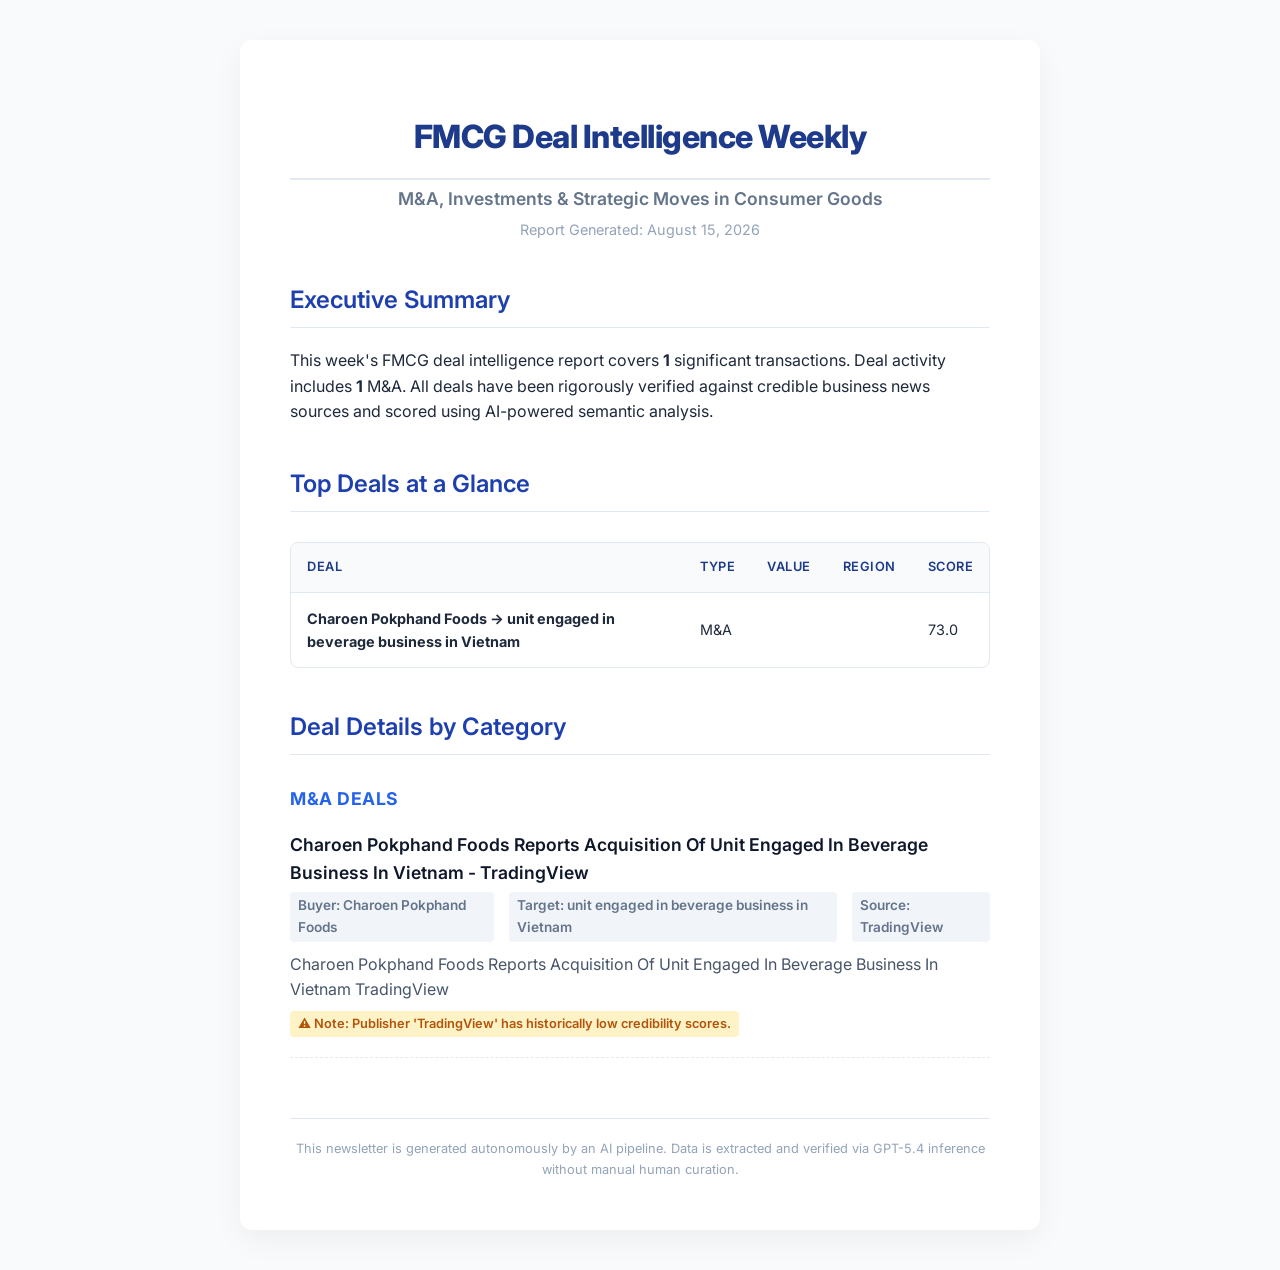
==== commit e9bccf15: "📊 Auto-update: Bi-monthly newsletter 2026-08-15" ====
--- a/docs/newsletter.html
+++ b/docs/newsletter.html
@@ -31,8 +31,8 @@
     <div class="container">
         <h1>FMCG Deal Intelligence Weekly</h1>
         <div class="subtitle">M&A, Investments & Strategic Moves in Consumer Goods</div>
-        <div class="date">Report Generated: August 01, 2026</div>
+        <div class="date">Report Generated: August 15, 2026</div>
 <h2>Executive Summary</h2>
-<p>This week's FMCG deal intelligence report covers <strong>3</strong> significant transactions. Deal activity includes <strong>3</strong> M&As. All deals have been rigorously verified against credible business news sources and scored using AI-powered semantic analysis.</p><h2>Top Deals at a Glance</h2>
-<table><tr><th>Deal</th><th>Type</th><th>Value</th><th>Region</th><th>Score</th></tr><tr><td><strong>Snacks maker Utz Brands to be taken private in $2.</strong></td><td>M&A</td><td>$2.9 billion</td><td></td><td>92.2</td></tr><tr><td><strong>Wipro Consumer Care &rarr; S Brands</strong></td><td>M&A</td><td></td><td></td><td>74.8</td></tr><tr><td><strong>Truelink Capital &rarr; Lyons Magnus</strong></td><td>M&A</td><td></td><td></td><td>74.8</td></tr></table><h2>Deal Details by Category</h2><h3>M&A Deals</h3>
-<ul style='padding-left:0;'><li class='deal-item'><div class='deal-title'><a href='https://news.google.com/rss/articles/[base64]?oc=5' target='_blank'>Snacks maker Utz Brands to be taken private in $2.9 billion deal - CNBC</a></div><div class='deal-meta'><span>Value: $2.9 billion</span><span>Target: Utz Brands</span><span>Source: CNBC</span></div><div class='deal-summary'>Snacks maker Utz Brands to be taken private in $2.9 billion deal CNBC</div></li><li class='deal-item'><div class='deal-title'><a href='https://news.google.com/rss/articles/[base64]?oc=5' target='_blank'>Wipro Consumer Care Strengthens FMCG Leading Position in APAC Market with the Acquisition of S Brands - macaubusiness.com</a></div><div class='deal-meta'><span>Buyer: Wipro Consumer Care</span><span>Target: S Brands</span><span>Source: macaubusiness.com</span></div><div class='deal-summary'>Wipro Consumer Care Strengthens FMCG Leading Position in APAC Market with the Acquisition of S Brands macaubusiness.com</div><div class='low-cred'>&#9888; Note: Publisher 'macaubusiness.com' has historically low credibility scores.</div></li><li class='deal-item'><div class='deal-title'><a href='https://news.google.com/rss/articles/[base64]?oc=5' target='_blank'>Truelink Capital Completes Acquisition of Lyons Magnus, a Leading Developer and Manufacturer of Specialty Ingredients, Beverage, and Nutrition Solutions - PR Newswire</a></div><div class='deal-meta'><span>Buyer: Truelink Capital</span><span>Target: Lyons Magnus</span><span>Source: PR Newswire</span></div><div class='deal-summary'>Truelink Capital Completes Acquisition of Lyons Magnus, a Leading Developer and Manufacturer of Specialty Ingredients, Beverage, and Nutrition Solutions PR Newswire</div><div class='low-cred'>&#9888; Note: Publisher 'PR Newswire' has historically low credibility scores.</div></li></ul><div class='disclaimer'>This newsletter is generated autonomously by an AI pipeline. Data is extracted and verified via GPT-5.4 inference without manual human curation.</div></div></body></html>+<p>This week's FMCG deal intelligence report covers <strong>1</strong> significant transactions. Deal activity includes <strong>1</strong> M&A. All deals have been rigorously verified against credible business news sources and scored using AI-powered semantic analysis.</p><h2>Top Deals at a Glance</h2>
+<table><tr><th>Deal</th><th>Type</th><th>Value</th><th>Region</th><th>Score</th></tr><tr><td><strong>Charoen Pokphand Foods &rarr; unit engaged in beverage business in Vietnam</strong></td><td>M&A</td><td></td><td></td><td>73.0</td></tr></table><h2>Deal Details by Category</h2><h3>M&A Deals</h3>
+<ul style='padding-left:0;'><li class='deal-item'><div class='deal-title'><a href='https://news.google.com/rss/articles/[base64]?oc=5' target='_blank'>Charoen Pokphand Foods Reports Acquisition Of Unit Engaged In Beverage Business In Vietnam - TradingView</a></div><div class='deal-meta'><span>Buyer: Charoen Pokphand Foods</span><span>Target: unit engaged in beverage business in Vietnam</span><span>Source: TradingView</span></div><div class='deal-summary'>Charoen Pokphand Foods Reports Acquisition Of Unit Engaged In Beverage Business In Vietnam TradingView</div><div class='low-cred'>&#9888; Note: Publisher 'TradingView' has historically low credibility scores.</div></li></ul><div class='disclaimer'>This newsletter is generated autonomously by an AI pipeline. Data is extracted and verified via GPT-5.4 inference without manual human curation.</div></div></body></html>
